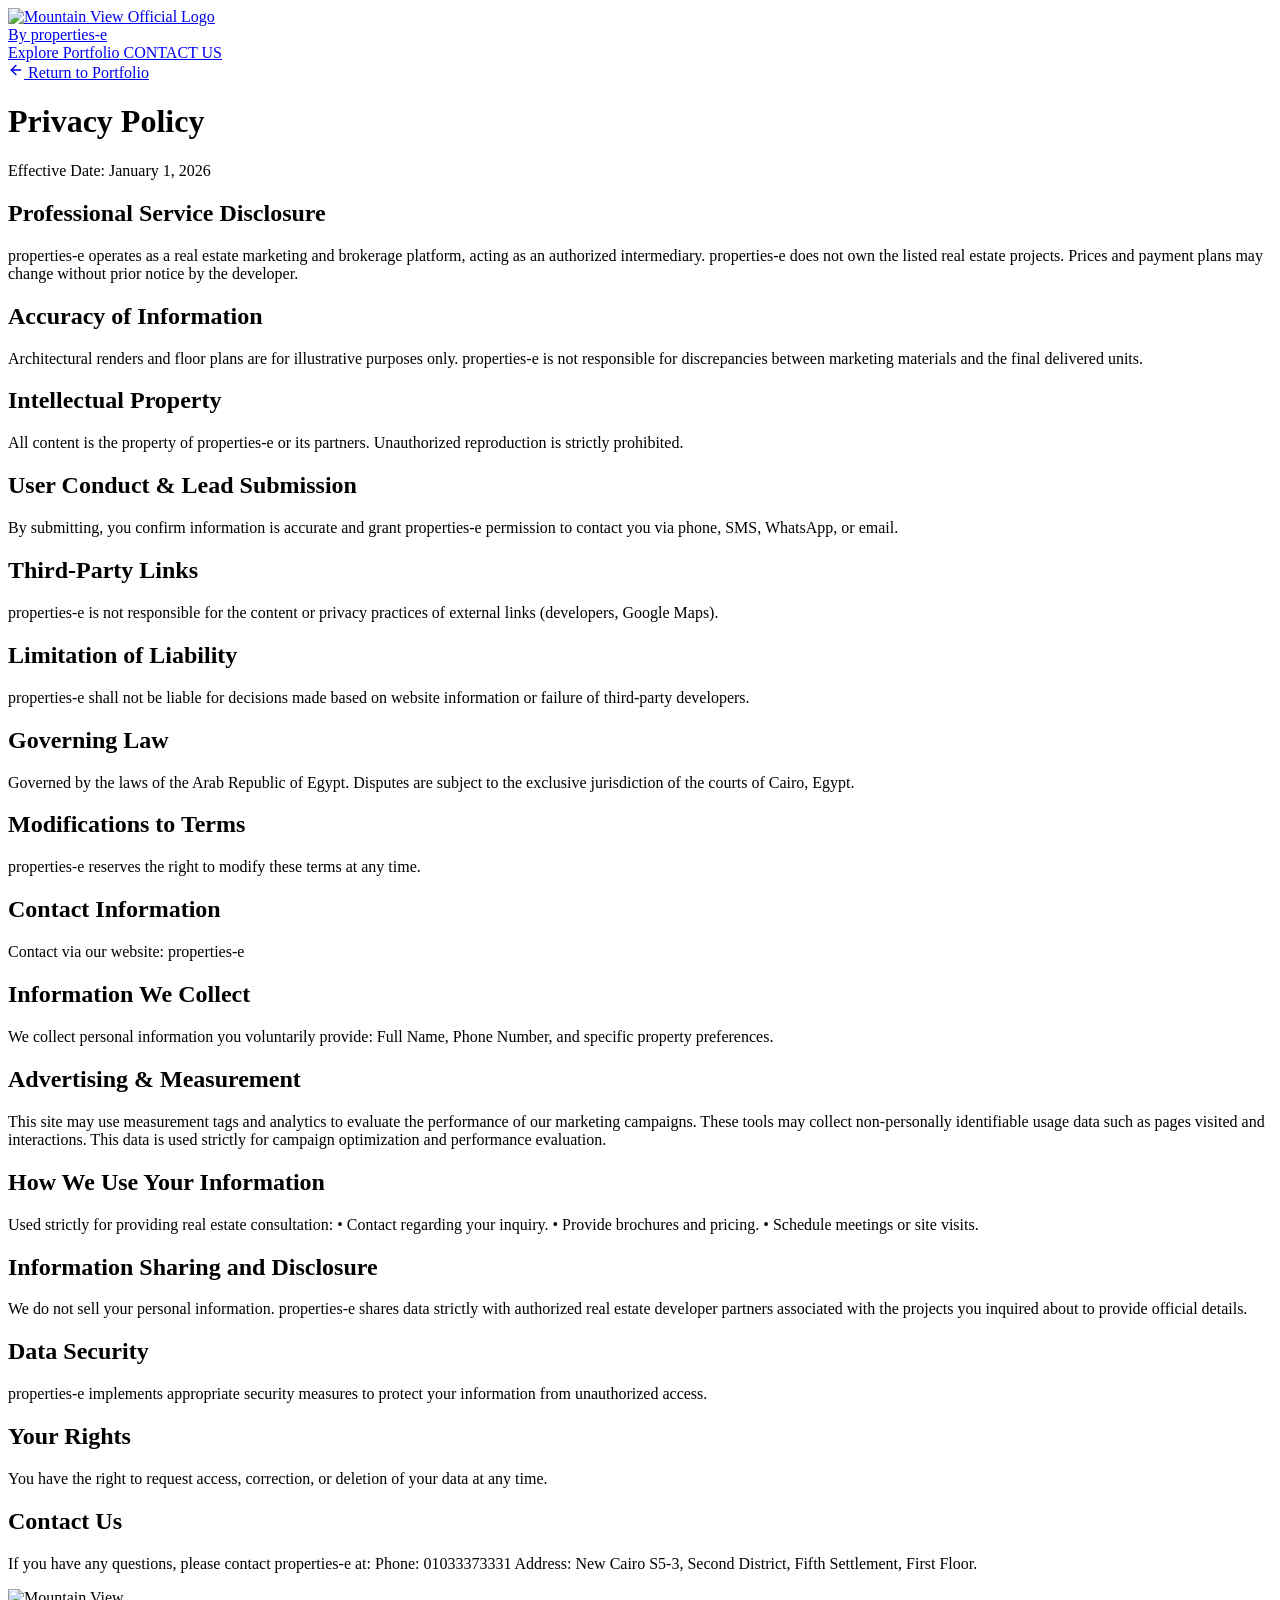
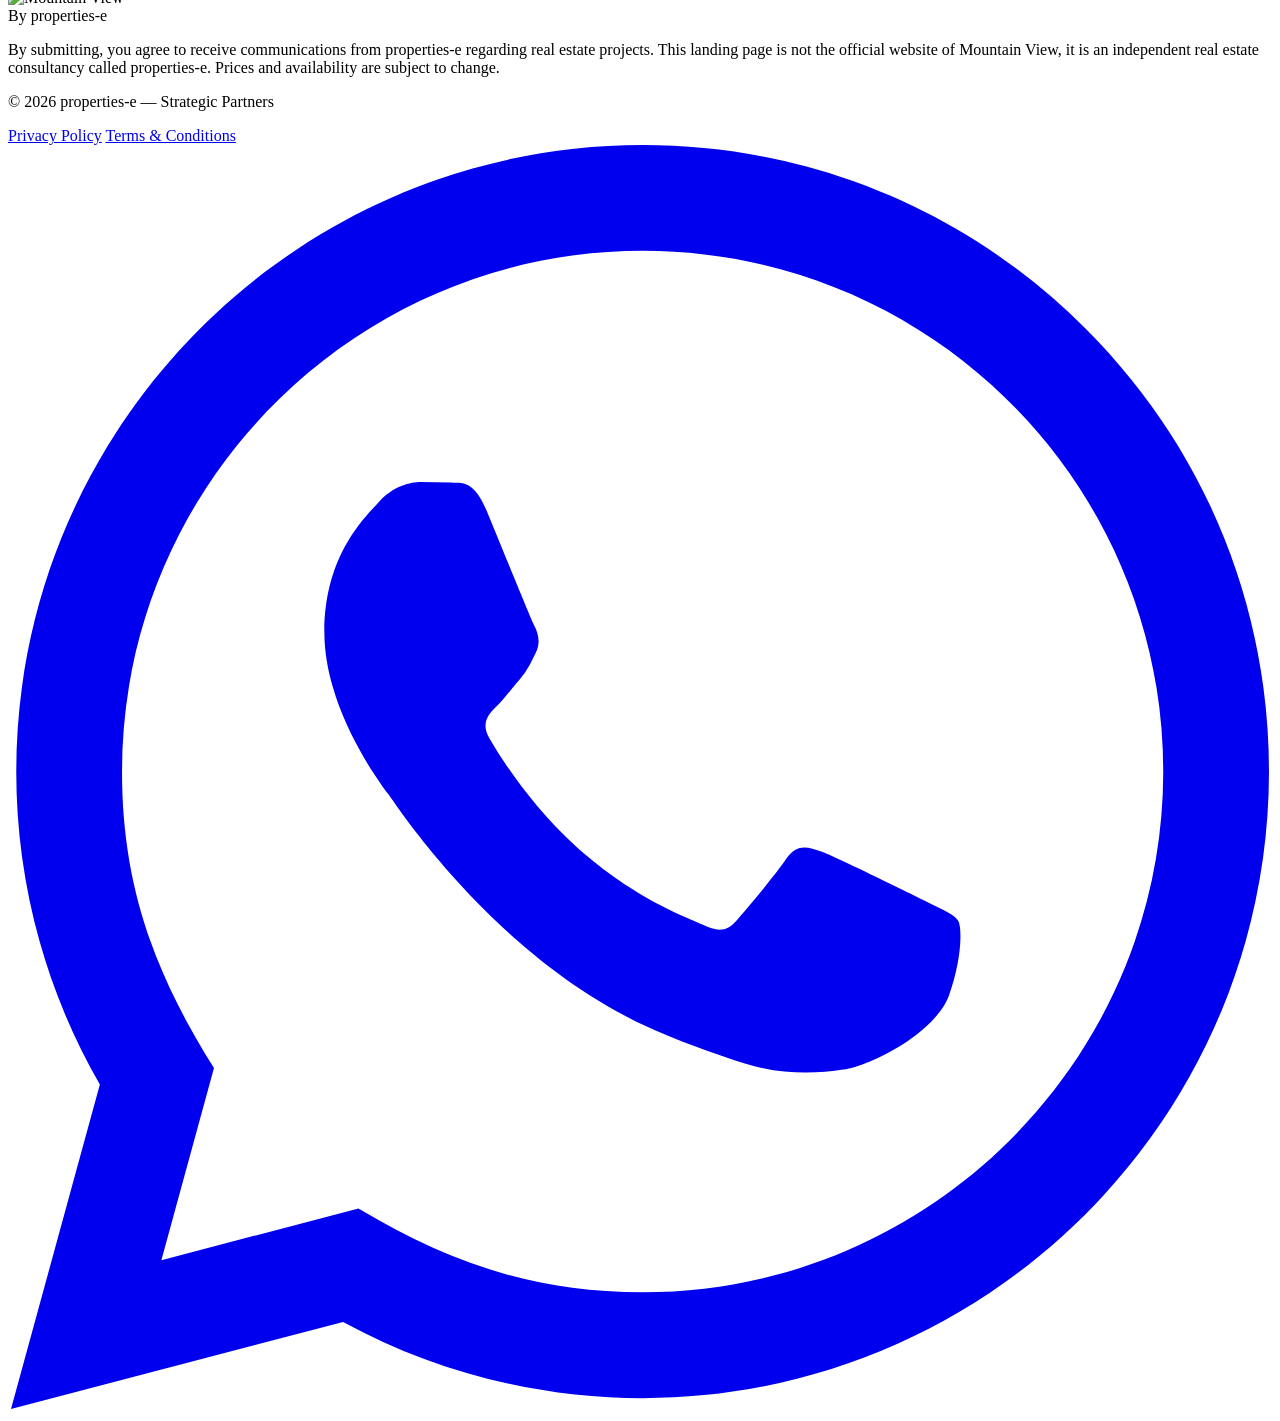
==== privacy-policy.html @ 2092c545 "Add privacy-policy.html for Mountain View Luxury Landing Page" ====
<!DOCTYPE html>
<html lang="en">
<head>
  <!-- Google tag (gtag.js) -->
  <script async src="https://www.googletagmanager.com/gtag/js?id=G-C8G81VEPNH"></script>
  <script>
    window.dataLayer = window.dataLayer || [];
    function gtag(){dataLayer.push(arguments);}
    gtag('js', new Date());

    gtag('config', 'G-C8G81VEPNH');
    gtag('config', 'AW-18462270869');
  </script>

  <!-- Event snippet for Mountain View conversion page -->
  <script>
  function gtag_report_conversion(url) {
    var callback = function () {
      if (typeof(url) != 'undefined' && url) {
        window.location = url;
      }
    };
    if (typeof gtag === 'function') {
      gtag('event', 'conversion', {
          'send_to': 'AW-18462270869/Ka2mCPrmtoIdEJXLv-NE',
          'value': 1.0,
          'currency': 'EGP',
          'event_callback': callback
      });
    } else {
      callback();
    }
    return false;
  }
  </script>

  <meta charset="utf-8" />
  <meta name="viewport" content="width=device-width, initial-scale=1.0" />
  <title>Privacy Policy | properties-e</title>
  <meta name="description" content="Privacy Policy for properties-e real estate marketing and consultancy services." />
  
  <link rel="icon" type="image/png" href="images/favicon.png" />
  
  <!-- Google Fonts: Cinzel, Playfair Display & Plus Jakarta Sans -->
  <link rel="preconnect" href="https://fonts.googleapis.com" />
  <link rel="preconnect" href="https://fonts.gstatic.com" crossorigin />
  <link href="https://fonts.googleapis.com/css2?family=Cinzel:wght@400;500;600;700&family=Playfair+Display:ital,wght@0,400;0,500;0,600;1,400&family=Plus+Jakarta+Sans:wght@300;400;500;600;700&display=swap" rel="stylesheet" />
  
  <link rel="stylesheet" href="css/style.css" />
</head>
<body>

  <!-- Site Header -->
  <header class="site-header">
    <div class="header-container">
      <a href="index.html" class="brand-wrapper" aria-label="Mountain View by properties-e">
        <div class="master-logo">
          <img src="images/mountain-view-logo.png" alt="Mountain View Official Logo" width="475" height="392" />
        </div>
        <div class="brand-subtext">By properties-e</div>
      </a>
      
      <div class="header-actions">
        <a href="index.html#collection" class="explore-nav-btn">
          <span>Explore Portfolio</span>
        </a>
        <a href="https://wa.me/201033373331?text=Hello%20properties-e%2C%20I%20have%20a%20question%20regarding%20privacy%20policy" target="_blank" rel="noreferrer" class="header-wa-btn">
          <span>CONTACT US</span>
        </a>
      </div>
    </div>
  </header>

  <!-- Legal Main Content -->
  <main class="legal-main">
    <div class="legal-container">
      
      <a href="index.html" class="legal-back-btn">
        <svg xmlns="http://www.w3.org/2000/svg" width="16" height="16" viewBox="0 0 24 24" fill="none" stroke="currentColor" stroke-width="2" stroke-linecap="round" stroke-linejoin="round">
          <path d="m12 19-7-7 7-7"></path>
          <path d="M19 12H5"></path>
        </svg>
        Return to Portfolio
      </a>

      <header class="legal-header">
        <h1 class="legal-title">Privacy Policy</h1>
        <p class="legal-date">Effective Date: January 1, 2026</p>
      </header>

      <div class="legal-content">
        <section class="legal-section">
          <h2 class="legal-section-title">Professional Service Disclosure</h2>
          <p class="legal-body">properties-e operates as a real estate marketing and brokerage platform, acting as an authorized intermediary. properties-e does not own the listed real estate projects. Prices and payment plans may change without prior notice by the developer.</p>
        </section>

        <section class="legal-section">
          <h2 class="legal-section-title">Accuracy of Information</h2>
          <p class="legal-body">Architectural renders and floor plans are for illustrative purposes only. properties-e is not responsible for discrepancies between marketing materials and the final delivered units.</p>
        </section>

        <section class="legal-section">
          <h2 class="legal-section-title">Intellectual Property</h2>
          <p class="legal-body">All content is the property of properties-e or its partners. Unauthorized reproduction is strictly prohibited.</p>
        </section>

        <section class="legal-section">
          <h2 class="legal-section-title">User Conduct &amp; Lead Submission</h2>
          <p class="legal-body">By submitting, you confirm information is accurate and grant properties-e permission to contact you via phone, SMS, WhatsApp, or email.</p>
        </section>

        <section class="legal-section">
          <h2 class="legal-section-title">Third-Party Links</h2>
          <p class="legal-body">properties-e is not responsible for the content or privacy practices of external links (developers, Google Maps).</p>
        </section>

        <section class="legal-section">
          <h2 class="legal-section-title">Limitation of Liability</h2>
          <p class="legal-body">properties-e shall not be liable for decisions made based on website information or failure of third-party developers.</p>
        </section>

        <section class="legal-section">
          <h2 class="legal-section-title">Governing Law</h2>
          <p class="legal-body">Governed by the laws of the Arab Republic of Egypt. Disputes are subject to the exclusive jurisdiction of the courts of Cairo, Egypt.</p>
        </section>

        <section class="legal-section">
          <h2 class="legal-section-title">Modifications to Terms</h2>
          <p class="legal-body">properties-e reserves the right to modify these terms at any time.</p>
        </section>

        <section class="legal-section">
          <h2 class="legal-section-title">Contact Information</h2>
          <p class="legal-body">Contact via our website: properties-e</p>
        </section>

        <section class="legal-section">
          <h2 class="legal-section-title">Information We Collect</h2>
          <p class="legal-body">We collect personal information you voluntarily provide: Full Name, Phone Number, and specific property preferences.</p>
        </section>

        <section class="legal-section">
          <h2 class="legal-section-title">Advertising &amp; Measurement</h2>
          <p class="legal-body">This site may use measurement tags and analytics to evaluate the performance of our marketing campaigns. These tools may collect non-personally identifiable usage data such as pages visited and interactions. This data is used strictly for campaign optimization and performance evaluation.</p>
        </section>

        <section class="legal-section">
          <h2 class="legal-section-title">How We Use Your Information</h2>
          <p class="legal-body">Used strictly for providing real estate consultation:
• Contact regarding your inquiry.
• Provide brochures and pricing.
• Schedule meetings or site visits.</p>
        </section>

        <section class="legal-section">
          <h2 class="legal-section-title">Information Sharing and Disclosure</h2>
          <p class="legal-body">We do not sell your personal information. properties-e shares data strictly with authorized real estate developer partners associated with the projects you inquired about to provide official details.</p>
        </section>

        <section class="legal-section">
          <h2 class="legal-section-title">Data Security</h2>
          <p class="legal-body">properties-e implements appropriate security measures to protect your information from unauthorized access.</p>
        </section>

        <section class="legal-section">
          <h2 class="legal-section-title">Your Rights</h2>
          <p class="legal-body">You have the right to request access, correction, or deletion of your data at any time.</p>
        </section>

        <section class="legal-section">
          <h2 class="legal-section-title">Contact Us</h2>
          <p class="legal-body">If you have any questions, please contact properties-e at:

Phone: 01033373331
Address: New Cairo S5-3, Second District, Fifth Settlement, First Floor.</p>
        </section>
      </div>

    </div>
  </main>

  <!-- Site Footer -->
  <footer class="site-footer">
    <div class="footer-container">
      <div class="footer-brand" aria-label="Mountain View by properties-e">
        <div class="footer-logo">
          <img src="images/mountain-view-logo.png" alt="Mountain View" width="475" height="392" />
        </div>
        <div class="footer-subtext">By properties-e</div>
      </div>
      
      <p class="footer-disclaimer">
        By submitting, you agree to receive communications from properties-e regarding real estate projects. This landing page is not the official website of Mountain View, it is an independent real estate consultancy called properties-e. Prices and availability are subject to change.
      </p>
      
      <p class="footer-copyright">
        &copy; 2026 properties-e &mdash; Strategic Partners
      </p>
      
      <nav class="footer-nav" aria-label="Legal Navigation">
        <a href="privacy-policy.html">Privacy Policy</a>
        <a href="terms-conditions.html">Terms &amp; Conditions</a>
      </nav>
    </div>
  </footer>

  <!-- Floating WhatsApp Quick Button -->
  <a href="https://wa.me/201033373331?text=I%20have%20a%20question%20regarding%20Mountain%20View%20properties" target="_blank" rel="noreferrer" class="floating-whatsapp" aria-label="Contact properties-e on WhatsApp">
    <svg xmlns="http://www.w3.org/2000/svg" viewBox="0 0 24 24" fill="currentColor">
      <path d="M.057 24l1.687-6.163c-1.041-1.804-1.588-3.849-1.587-5.946.003-6.556 5.338-11.891 11.893-11.891 3.181.001 6.167 1.24 8.413 3.488 2.245 2.248 3.481 5.236 3.48 8.414-.003 6.557-5.338 11.892-11.893 11.892-1.99-.001-3.951-.5-5.688-1.448l-6.305 1.654zm6.597-3.807c1.676.995 3.276 1.591 5.392 1.592 5.448 0 9.886-4.434 9.889-9.885.002-5.462-4.415-9.89-9.881-9.892-5.452 0-9.887 4.434-9.889 9.884-.001 2.225.651 3.891 1.746 5.634l-.999 3.648 3.742-.981zm11.387-5.464c-.074-.124-.272-.198-.57-.347-.297-.149-1.758-.868-2.031-.967-.272-.099-.47-.149-.669.149-.198.297-.768.967-.941 1.165-.173.198-.347.223-.644.074-.297-.149-1.255-.462-2.39-1.475-.883-.788-1.48-1.761-1.653-2.059-.173-.297-.018-.458.13-.606.134-.133.297-.347.446-.521.151-.172.2-.296.3-.495.099-.198.05-.372-.025-.521-.075-.148-.669-1.611-.916-2.206-.242-.579-.487-.501-.669-.51l-.57-.01c-.198 0-.52.074-.792.372s-1.04 1.016-1.04 2.479 1.065 2.876 1.213 3.074c.149.198 2.095 3.2 5.076 4.487.709.306 1.263.489 1.694.626.712.226 1.36.194 1.872.118.571-.085 1.758-.719 2.006-1.413.248-.695.248-1.29.173-1.414z"/>
    </svg>
  </a>

</body>
</html>
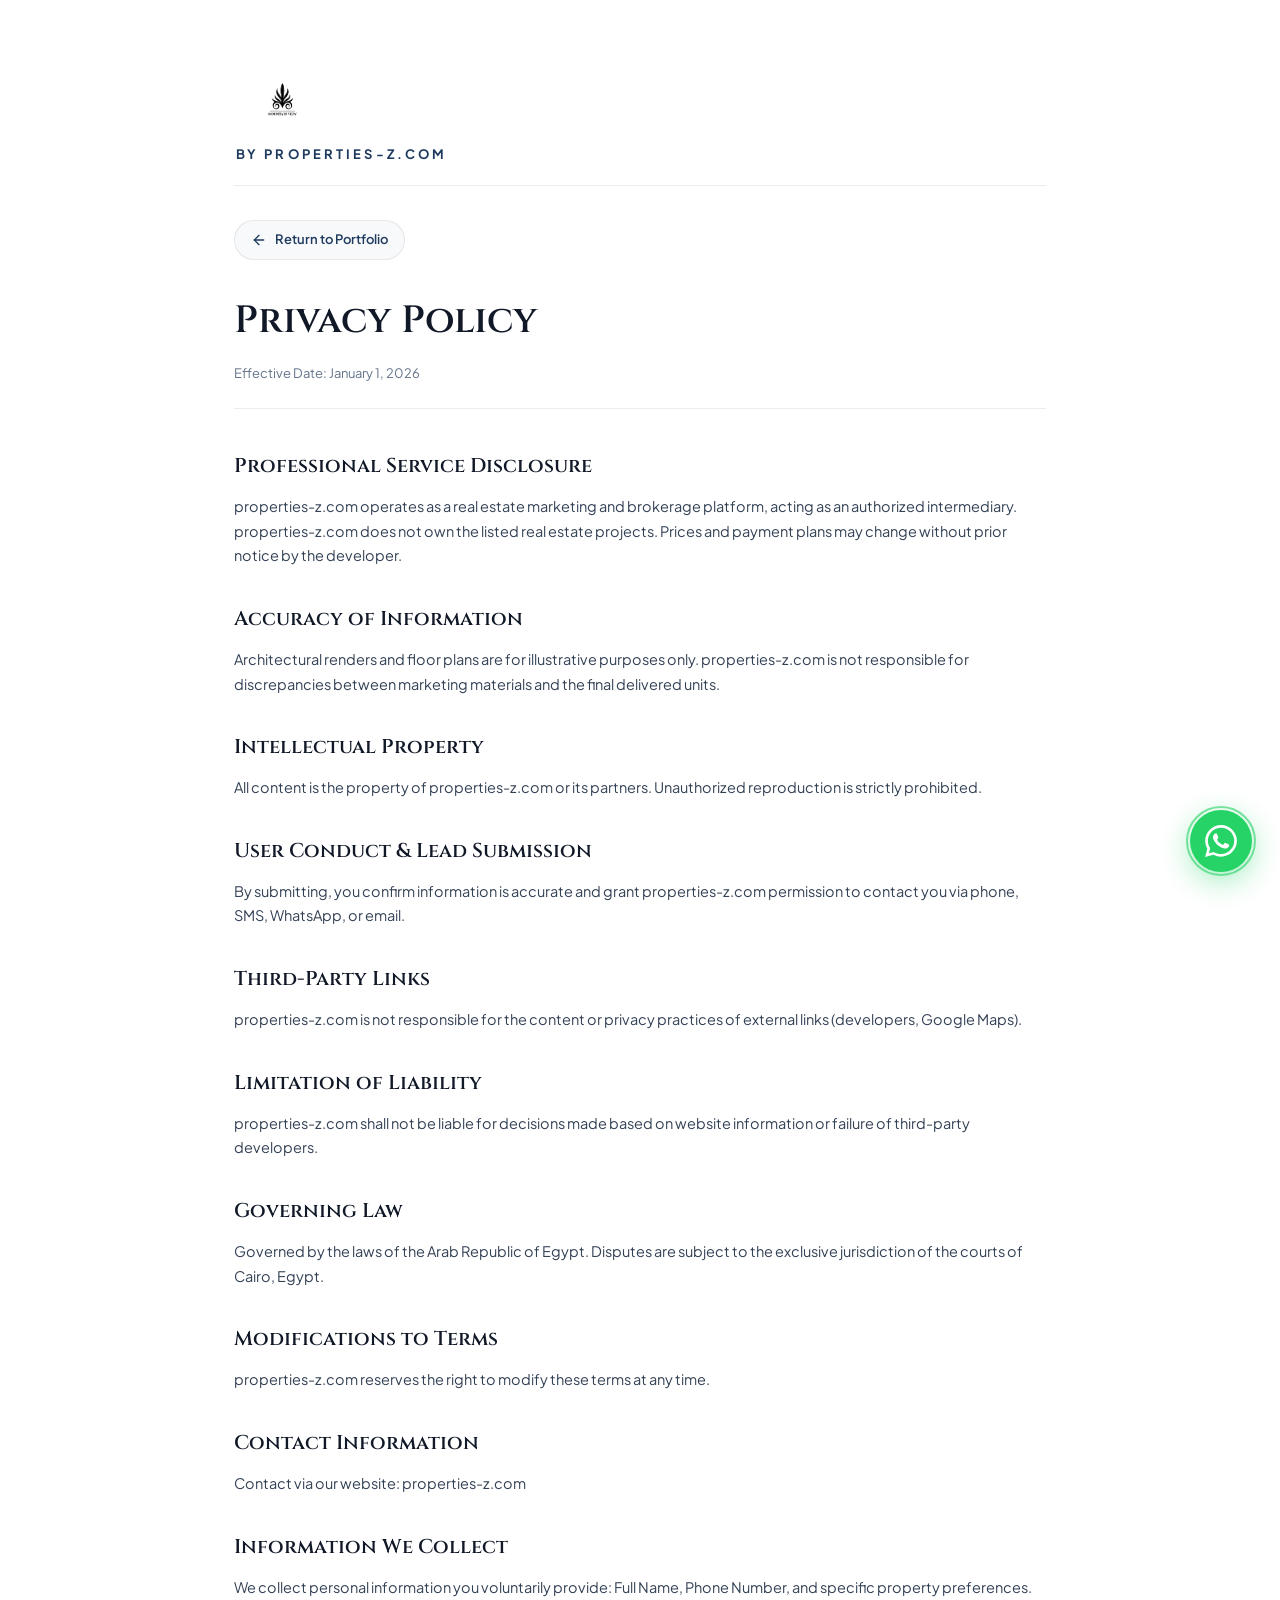
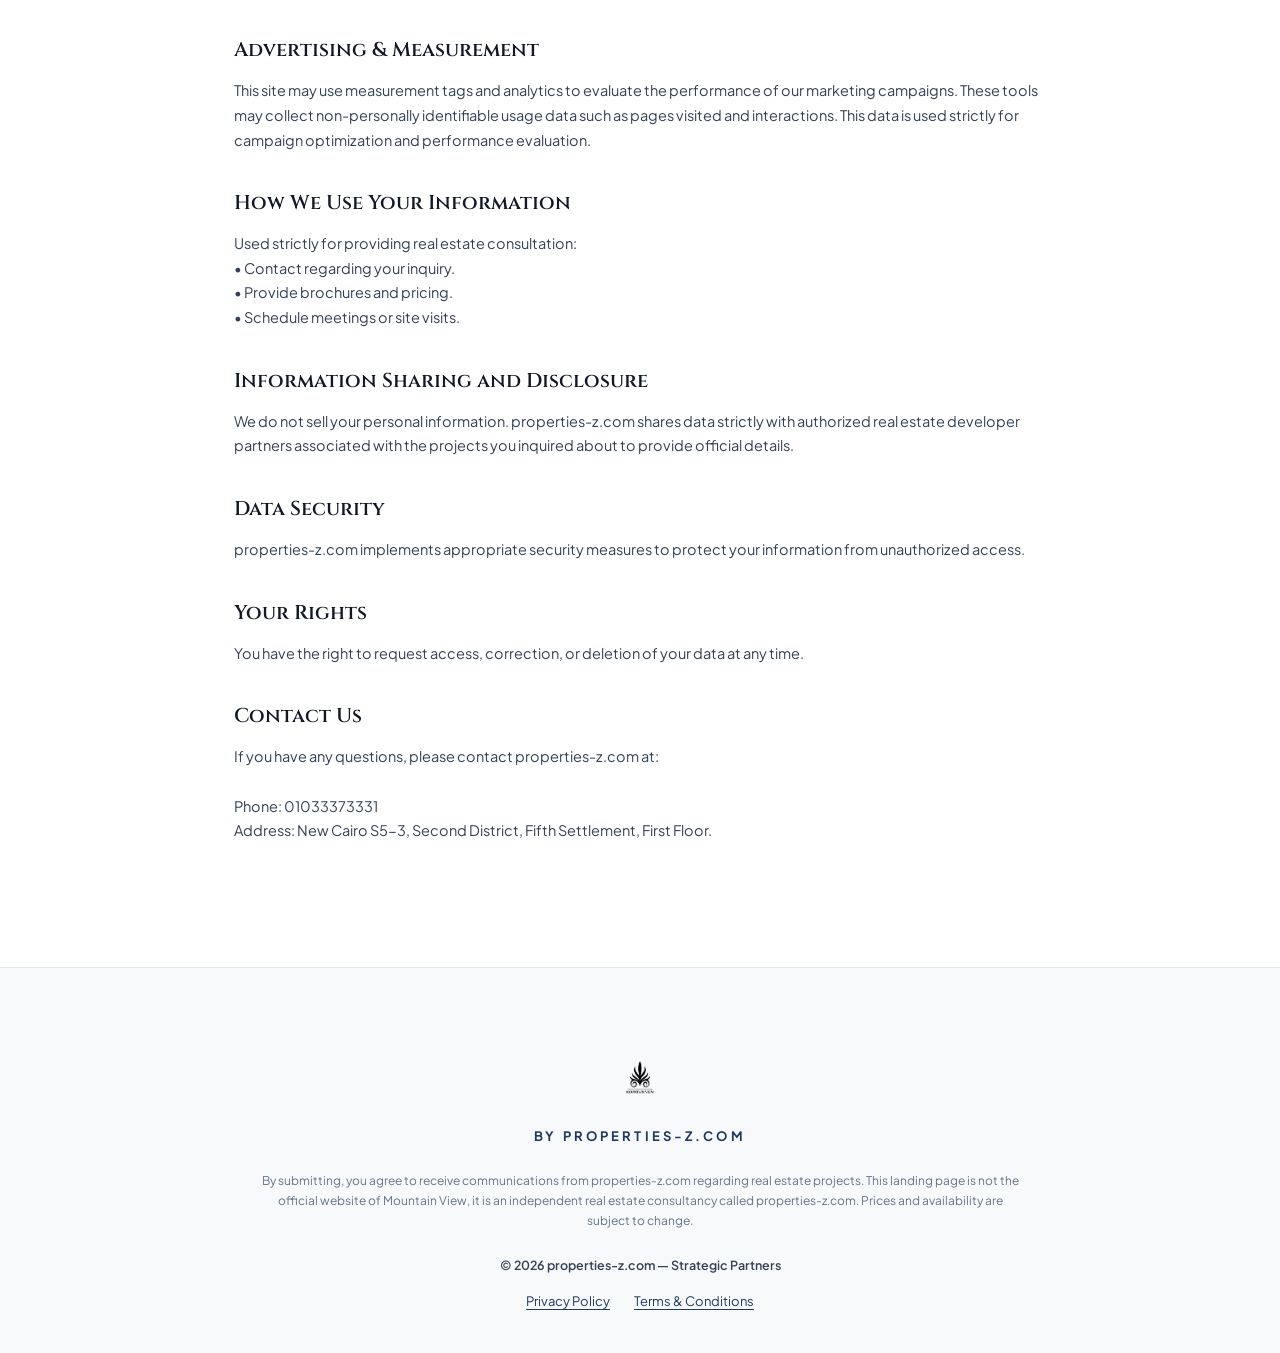
==== commit 2e33f58e: "Rebrand to properties-z.com: prominent logo sizing, remove sticky navbar, separate Ready to Move & F" ====
--- a/privacy-policy.html
+++ b/privacy-policy.html
@@ -36,8 +36,8 @@
 
   <meta charset="utf-8" />
   <meta name="viewport" content="width=device-width, initial-scale=1.0" />
-  <title>Privacy Policy | properties-e</title>
-  <meta name="description" content="Privacy Policy for properties-e real estate marketing and consultancy services." />
+  <title>Privacy Policy | properties-z.com</title>
+  <meta name="description" content="Privacy Policy for properties-z.com real estate marketing and consultancy services." />
   
   <link rel="icon" type="image/png" href="images/favicon.png" />
   
@@ -50,31 +50,19 @@
 </head>
 <body>
 
-  <!-- Site Header -->
-  <header class="site-header">
-    <div class="header-container">
-      <a href="index.html" class="brand-wrapper" aria-label="Mountain View by properties-e">
-        <div class="master-logo">
-          <img src="images/mountain-view-logo.png" alt="Mountain View Official Logo" width="475" height="392" />
-        </div>
-        <div class="brand-subtext">By properties-e</div>
-      </a>
-      
-      <div class="header-actions">
-        <a href="index.html#collection" class="explore-nav-btn">
-          <span>Explore Portfolio</span>
-        </a>
-        <a href="https://wa.me/201033373331?text=Hello%20properties-e%2C%20I%20have%20a%20question%20regarding%20privacy%20policy" target="_blank" rel="noreferrer" class="header-wa-btn">
-          <span>CONTACT US</span>
+  <!-- Legal Main Content (Top Sticky Header Removed) -->
+  <main class="legal-main">
+    <div class="legal-container">
+      
+      <div class="legal-brand-masthead">
+        <a href="index.html" class="brand-wrapper" aria-label="Mountain View by properties-z.com">
+          <div class="master-logo">
+            <img src="images/mountain-view-logo.png" alt="Mountain View Official Logo" width="475" height="392" style="max-height: 80px; width: auto; object-fit: contain;" />
+          </div>
+          <div class="brand-subtext">By properties-z.com</div>
         </a>
       </div>
-    </div>
-  </header>
-
-  <!-- Legal Main Content -->
-  <main class="legal-main">
-    <div class="legal-container">
-      
+
       <a href="index.html" class="legal-back-btn">
         <svg xmlns="http://www.w3.org/2000/svg" width="16" height="16" viewBox="0 0 24 24" fill="none" stroke="currentColor" stroke-width="2" stroke-linecap="round" stroke-linejoin="round">
           <path d="m12 19-7-7 7-7"></path>
@@ -91,32 +79,32 @@
       <div class="legal-content">
         <section class="legal-section">
           <h2 class="legal-section-title">Professional Service Disclosure</h2>
-          <p class="legal-body">properties-e operates as a real estate marketing and brokerage platform, acting as an authorized intermediary. properties-e does not own the listed real estate projects. Prices and payment plans may change without prior notice by the developer.</p>
+          <p class="legal-body">properties-z.com operates as a real estate marketing and brokerage platform, acting as an authorized intermediary. properties-z.com does not own the listed real estate projects. Prices and payment plans may change without prior notice by the developer.</p>
         </section>
 
         <section class="legal-section">
           <h2 class="legal-section-title">Accuracy of Information</h2>
-          <p class="legal-body">Architectural renders and floor plans are for illustrative purposes only. properties-e is not responsible for discrepancies between marketing materials and the final delivered units.</p>
+          <p class="legal-body">Architectural renders and floor plans are for illustrative purposes only. properties-z.com is not responsible for discrepancies between marketing materials and the final delivered units.</p>
         </section>
 
         <section class="legal-section">
           <h2 class="legal-section-title">Intellectual Property</h2>
-          <p class="legal-body">All content is the property of properties-e or its partners. Unauthorized reproduction is strictly prohibited.</p>
+          <p class="legal-body">All content is the property of properties-z.com or its partners. Unauthorized reproduction is strictly prohibited.</p>
         </section>
 
         <section class="legal-section">
           <h2 class="legal-section-title">User Conduct &amp; Lead Submission</h2>
-          <p class="legal-body">By submitting, you confirm information is accurate and grant properties-e permission to contact you via phone, SMS, WhatsApp, or email.</p>
+          <p class="legal-body">By submitting, you confirm information is accurate and grant properties-z.com permission to contact you via phone, SMS, WhatsApp, or email.</p>
         </section>
 
         <section class="legal-section">
           <h2 class="legal-section-title">Third-Party Links</h2>
-          <p class="legal-body">properties-e is not responsible for the content or privacy practices of external links (developers, Google Maps).</p>
+          <p class="legal-body">properties-z.com is not responsible for the content or privacy practices of external links (developers, Google Maps).</p>
         </section>
 
         <section class="legal-section">
           <h2 class="legal-section-title">Limitation of Liability</h2>
-          <p class="legal-body">properties-e shall not be liable for decisions made based on website information or failure of third-party developers.</p>
+          <p class="legal-body">properties-z.com shall not be liable for decisions made based on website information or failure of third-party developers.</p>
         </section>
 
         <section class="legal-section">
@@ -126,12 +114,12 @@
 
         <section class="legal-section">
           <h2 class="legal-section-title">Modifications to Terms</h2>
-          <p class="legal-body">properties-e reserves the right to modify these terms at any time.</p>
+          <p class="legal-body">properties-z.com reserves the right to modify these terms at any time.</p>
         </section>
 
         <section class="legal-section">
           <h2 class="legal-section-title">Contact Information</h2>
-          <p class="legal-body">Contact via our website: properties-e</p>
+          <p class="legal-body">Contact via our website: <a href="https://properties-z.com" target="_blank" rel="noopener">properties-z.com</a></p>
         </section>
 
         <section class="legal-section">
@@ -154,12 +142,12 @@
 
         <section class="legal-section">
           <h2 class="legal-section-title">Information Sharing and Disclosure</h2>
-          <p class="legal-body">We do not sell your personal information. properties-e shares data strictly with authorized real estate developer partners associated with the projects you inquired about to provide official details.</p>
+          <p class="legal-body">We do not sell your personal information. properties-z.com shares data strictly with authorized real estate developer partners associated with the projects you inquired about to provide official details.</p>
         </section>
 
         <section class="legal-section">
           <h2 class="legal-section-title">Data Security</h2>
-          <p class="legal-body">properties-e implements appropriate security measures to protect your information from unauthorized access.</p>
+          <p class="legal-body">properties-z.com implements appropriate security measures to protect your information from unauthorized access.</p>
         </section>
 
         <section class="legal-section">
@@ -169,7 +157,7 @@
 
         <section class="legal-section">
           <h2 class="legal-section-title">Contact Us</h2>
-          <p class="legal-body">If you have any questions, please contact properties-e at:
+          <p class="legal-body">If you have any questions, please contact properties-z.com at:
 
 Phone: 01033373331
 Address: New Cairo S5-3, Second District, Fifth Settlement, First Floor.</p>
@@ -182,19 +170,19 @@
   <!-- Site Footer -->
   <footer class="site-footer">
     <div class="footer-container">
-      <div class="footer-brand" aria-label="Mountain View by properties-e">
+      <div class="footer-brand" aria-label="Mountain View by properties-z.com">
         <div class="footer-logo">
-          <img src="images/mountain-view-logo.png" alt="Mountain View" width="475" height="392" />
+          <img src="images/mountain-view-logo.png" alt="Mountain View Official Logo" width="475" height="392" style="max-height: 80px; width: auto; object-fit: contain;" />
         </div>
-        <div class="footer-subtext">By properties-e</div>
+        <div class="footer-subtext">By properties-z.com</div>
       </div>
       
       <p class="footer-disclaimer">
-        By submitting, you agree to receive communications from properties-e regarding real estate projects. This landing page is not the official website of Mountain View, it is an independent real estate consultancy called properties-e. Prices and availability are subject to change.
+        By submitting, you agree to receive communications from properties-z.com regarding real estate projects. This landing page is not the official website of Mountain View, it is an independent real estate consultancy called properties-z.com. Prices and availability are subject to change.
       </p>
       
       <p class="footer-copyright">
-        &copy; 2026 properties-e &mdash; Strategic Partners
+        &copy; 2026 properties-z.com &mdash; Strategic Partners
       </p>
       
       <nav class="footer-nav" aria-label="Legal Navigation">
@@ -205,7 +193,7 @@
   </footer>
 
   <!-- Floating WhatsApp Quick Button -->
-  <a href="https://wa.me/201033373331?text=I%20have%20a%20question%20regarding%20Mountain%20View%20properties" target="_blank" rel="noreferrer" class="floating-whatsapp" aria-label="Contact properties-e on WhatsApp">
+  <a href="https://wa.me/201033373331?text=I%20have%20a%20question%20regarding%20Mountain%20View%20residences" target="_blank" rel="noreferrer" class="floating-whatsapp" aria-label="Contact properties-z.com on WhatsApp">
     <svg xmlns="http://www.w3.org/2000/svg" viewBox="0 0 24 24" fill="currentColor">
       <path d="M.057 24l1.687-6.163c-1.041-1.804-1.588-3.849-1.587-5.946.003-6.556 5.338-11.891 11.893-11.891 3.181.001 6.167 1.24 8.413 3.488 2.245 2.248 3.481 5.236 3.48 8.414-.003 6.557-5.338 11.892-11.893 11.892-1.99-.001-3.951-.5-5.688-1.448l-6.305 1.654zm6.597-3.807c1.676.995 3.276 1.591 5.392 1.592 5.448 0 9.886-4.434 9.889-9.885.002-5.462-4.415-9.89-9.881-9.892-5.452 0-9.887 4.434-9.889 9.884-.001 2.225.651 3.891 1.746 5.634l-.999 3.648 3.742-.981zm11.387-5.464c-.074-.124-.272-.198-.57-.347-.297-.149-1.758-.868-2.031-.967-.272-.099-.47-.149-.669.149-.198.297-.768.967-.941 1.165-.173.198-.347.223-.644.074-.297-.149-1.255-.462-2.39-1.475-.883-.788-1.48-1.761-1.653-2.059-.173-.297-.018-.458.13-.606.134-.133.297-.347.446-.521.151-.172.2-.296.3-.495.099-.198.05-.372-.025-.521-.075-.148-.669-1.611-.916-2.206-.242-.579-.487-.501-.669-.51l-.57-.01c-.198 0-.52.074-.792.372s-1.04 1.016-1.04 2.479 1.065 2.876 1.213 3.074c.149.198 2.095 3.2 5.076 4.487.709.306 1.263.489 1.694.626.712.226 1.36.194 1.872.118.571-.085 1.758-.719 2.006-1.413.248-.695.248-1.29.173-1.414z"/>
     </svg>
--- a/css/style.css
+++ b/css/style.css
@@ -0,0 +1,1751 @@
+/* ==========================================================================
+   Mountain View Luxury Portfolio - properties-z.com
+   Ultra-Luxurious Modern Editorial Layout & Architectural Design System
+   CRITICAL ZERO GOLD POLICY: Pure White, Alabaster, Aegean Slate Blue & Obsidian
+   ========================================================================== */
+
+:root {
+  /* Architectural Color System (Strict Zero-Gold Policy) */
+  --bg-pure: #ffffff;
+  --bg-alabaster: #fcfcfd;
+  --bg-surface: #f8f9fa;
+  --bg-subtle: #f0f2f5;
+  --bg-card-glass: rgba(255, 255, 255, 0.94);
+  --bg-card-glass-hover: rgba(255, 255, 255, 0.98);
+  --bg-card-dark: #111827;
+  
+  /* Text Contrast Hierarchy */
+  --text-primary: #111827;       /* Deep Obsidian / Charcoal */
+  --text-secondary: #334155;     /* Slate Neutral */
+  --text-muted: #64748b;         /* Cool Grey */
+  --text-light: #94a3b8;         /* Subdued Slate */
+  --text-inverse: #ffffff;       /* Pure White */
+  
+  /* Accent Colors */
+  --aegean-blue: #1e3a5f;        /* Deep Aegean Slate Blue */
+  --aegean-blue-light: #2c4c6e;  /* Lighter Aegean Blue */
+  --aegean-blue-subtle: #eef3f8; /* Soft Aegean Tint */
+  --aegean-blue-border: rgba(30, 58, 95, 0.16);
+  --charcoal-obsidian: #111827;  /* High-contrast structure */
+  
+  /* Vibrant WhatsApp Brand Green */
+  --wa-green: #25d366;
+  --wa-green-hover: #20ba59;
+  --wa-green-dark: #128c7e;
+  --wa-glow: rgba(37, 211, 102, 0.32);
+  
+  /* Delicate 1px Architectural Borders (Zero Gold) */
+  --border-delicate: rgba(17, 24, 39, 0.08);
+  --border-medium: rgba(17, 24, 39, 0.14);
+  --border-strong: rgba(17, 24, 39, 0.24);
+  --border-glass: rgba(255, 255, 255, 0.9);
+  
+  /* Ambient Architectural Shadows */
+  --shadow-ambient: 0 4px 20px -2px rgba(17, 24, 39, 0.05);
+  --shadow-card: 0 16px 40px -8px rgba(17, 24, 39, 0.08), 0 4px 12px -2px rgba(17, 24, 39, 0.03);
+  --shadow-card-hover: 0 24px 50px -12px rgba(17, 24, 39, 0.14), 0 8px 20px -4px rgba(17, 24, 39, 0.04);
+  --shadow-floating: 0 15px 40px -5px rgba(0, 0, 0, 0.18);
+
+  /* Typography */
+  --font-serif: 'Cinzel', 'Playfair Display', Georgia, serif;
+  --font-serif-sub: 'Playfair Display', 'Cormorant Garamond', Georgia, serif;
+  --font-sans: 'Plus Jakarta Sans', -apple-system, BlinkMacSystemFont, 'Segoe UI', Roboto, sans-serif;
+
+  /* Layout Spacing */
+  --container-max: 1320px;
+  --container-narrow: 1040px;
+  --radius-xs: 4px;
+  --radius-sm: 8px;
+  --radius-md: 14px;
+  --radius-lg: 20px;
+  --radius-full: 9999px;
+  
+  --transition-smooth: all 0.35s cubic-bezier(0.16, 1, 0.3, 1);
+  --transition-fast: all 0.2s ease;
+}
+
+/* ==========================================================================
+   Base & Reset
+   ========================================================================== */
+*, *::before, *::after {
+  box-sizing: border-box;
+  margin: 0;
+  padding: 0;
+}
+
+html {
+  scroll-behavior: smooth;
+  color-scheme: light;
+  -webkit-text-size-adjust: 100%;
+}
+
+body {
+  background-color: var(--bg-surface);
+  color: var(--text-primary);
+  font-family: var(--font-sans);
+  font-size: 15px;
+  line-height: 1.65;
+  -webkit-font-smoothing: antialiased;
+  -moz-osx-font-smoothing: grayscale;
+  overflow-x: hidden;
+  width: 100%;
+}
+
+img {
+  max-width: 100%;
+  height: auto;
+  display: block;
+}
+
+a {
+  color: inherit;
+  text-decoration: none;
+  transition: var(--transition-smooth);
+}
+
+button, input, select {
+  font-family: inherit;
+  font-size: inherit;
+}
+
+/* ==========================================================================
+   Mountain View Master Branding & Logo System (Prominent & Sharp)
+   ========================================================================== */
+.brand-wrapper {
+  display: inline-flex;
+  flex-direction: column;
+  align-items: flex-start;
+  text-decoration: none;
+  gap: 4px;
+}
+
+.master-logo {
+  display: flex;
+  align-items: center;
+  position: relative;
+  transition: transform 0.3s ease;
+}
+
+.master-logo:hover {
+  transform: scale(1.02);
+}
+
+.master-logo img {
+  height: 96px;
+  width: auto;
+  object-fit: contain;
+  mix-blend-mode: multiply;
+  filter: contrast(1.15) brightness(0.98);
+}
+
+.brand-subtext {
+  font-size: 13px;
+  font-weight: 700;
+  letter-spacing: 0.24em;
+  text-transform: uppercase;
+  color: var(--aegean-blue);
+  padding-left: 2px;
+}
+
+/* Hero Embedded Brand Masthead */
+.hero-brand-masthead {
+  display: inline-flex;
+  flex-direction: column;
+  align-items: flex-start;
+  margin-bottom: 28px;
+}
+
+.hero-brand-masthead .master-logo img {
+  height: 96px;
+  width: auto;
+  object-fit: contain;
+  mix-blend-mode: multiply;
+  filter: contrast(1.15) brightness(0.98);
+}
+
+.hero-brand-masthead .brand-subtext {
+  font-size: 13px;
+  font-weight: 700;
+  letter-spacing: 0.24em;
+  text-transform: uppercase;
+  color: var(--aegean-blue);
+  margin-top: 4px;
+  padding-left: 2px;
+}
+
+/* ==========================================================================
+   Hero Section Spotlight
+   ========================================================================== */
+.hero-section {
+  position: relative;
+  min-height: 100vh;
+  display: flex;
+  align-items: center;
+  overflow: hidden;
+  padding: 64px 0 88px;
+  background-color: var(--bg-pure);
+}
+
+.hero-backdrop {
+  position: absolute;
+  top: 0;
+  left: 0;
+  width: 100%;
+  height: 100%;
+  z-index: 1;
+}
+
+.hero-backdrop img {
+  width: 100%;
+  height: 100%;
+  object-fit: cover;
+  object-position: center;
+  filter: saturate(0.95) brightness(1.02);
+}
+
+/* Architectural Alabaster Light Gradient Overlay */
+.hero-overlay {
+  position: absolute;
+  top: 0;
+  left: 0;
+  width: 100%;
+  height: 100%;
+  z-index: 2;
+  background: linear-gradient(
+    90deg,
+    rgba(255, 255, 255, 0.98) 0%,
+    rgba(255, 255, 255, 0.95) 45%,
+    rgba(255, 255, 255, 0.78) 75%,
+    rgba(255, 255, 255, 0.52) 100%
+  );
+}
+
+.hero-content {
+  position: relative;
+  z-index: 3;
+  width: 100%;
+  max-width: var(--container-max);
+  margin: 0 auto;
+  padding: 0 32px;
+}
+
+.hero-grid {
+  display: grid;
+  grid-template-columns: 1.15fr 0.85fr;
+  gap: 56px;
+  align-items: center;
+}
+
+/* Hero Left Text Column */
+.hero-text-block {
+  max-width: 660px;
+}
+
+/* Exclusive Launch Badge - Aegean Blue Tinted */
+.badge-exclusive {
+  display: inline-flex;
+  align-items: center;
+  gap: 12px;
+  padding: 7px 18px;
+  background: var(--aegean-blue-subtle);
+  border: 1px solid var(--aegean-blue-border);
+  border-radius: var(--radius-full);
+  font-size: 12px;
+  font-weight: 700;
+  letter-spacing: 0.08em;
+  text-transform: uppercase;
+  color: var(--aegean-blue);
+  margin-bottom: 22px;
+}
+
+.badge-divider {
+  opacity: 0.4;
+}
+
+/* Tailored Editorial Serif Headline */
+.hero-title {
+  font-family: var(--font-serif);
+  font-size: clamp(34px, 4.2vw, 54px);
+  line-height: 1.14;
+  font-weight: 600;
+  letter-spacing: -0.02em;
+  color: var(--charcoal-obsidian);
+  margin-bottom: 22px;
+}
+
+.hero-title i {
+  font-family: var(--font-serif-sub);
+  font-style: italic;
+  font-weight: 400;
+  color: var(--aegean-blue);
+}
+
+.hero-desc {
+  font-size: 16px;
+  line-height: 1.7;
+  color: var(--text-secondary);
+  margin-bottom: 28px;
+  font-weight: 400;
+}
+
+/* Trust Chips */
+.trust-chips-row {
+  display: flex;
+  flex-wrap: wrap;
+  gap: 10px;
+  margin-bottom: 30px;
+}
+
+.trust-chip {
+  display: inline-flex;
+  align-items: center;
+  gap: 8px;
+  padding: 8px 16px;
+  background: rgba(255, 255, 255, 0.9);
+  backdrop-filter: blur(12px);
+  border: 1px solid var(--border-delicate);
+  border-radius: var(--radius-full);
+  font-size: 12.5px;
+  font-weight: 600;
+  color: var(--text-primary);
+  box-shadow: 0 2px 8px rgba(0, 0, 0, 0.02);
+}
+
+.trust-chip svg {
+  width: 15px;
+  height: 15px;
+  color: var(--aegean-blue);
+  flex-shrink: 0;
+}
+
+/* Quick Hero Stats */
+.hero-stats {
+  display: grid;
+  grid-template-columns: repeat(3, 1fr);
+  gap: 18px;
+  padding: 24px 0 28px;
+  border-top: 1px solid var(--border-delicate);
+}
+
+.stat-item {
+  display: flex;
+  flex-direction: column;
+  gap: 4px;
+}
+
+.stat-label {
+  font-size: 11.5px;
+  font-weight: 600;
+  text-transform: uppercase;
+  letter-spacing: 0.1em;
+  color: var(--text-muted);
+}
+
+.stat-value {
+  font-family: var(--font-sans);
+  font-size: 20px;
+  font-weight: 700;
+  color: var(--charcoal-obsidian);
+  letter-spacing: -0.01em;
+}
+
+/* Hero CTA Action Row (Solid Green WhatsApp & Explore) */
+.hero-cta-action {
+  display: flex;
+  align-items: center;
+  flex-wrap: wrap;
+  gap: 14px;
+  padding-top: 8px;
+}
+
+.btn-whatsapp-hero {
+  display: inline-flex;
+  align-items: center;
+  gap: 9px;
+  padding: 13px 26px;
+  border-radius: var(--radius-full);
+  background-color: var(--wa-green);
+  color: #ffffff;
+  font-size: 13px;
+  font-weight: 700;
+  letter-spacing: 0.06em;
+  text-transform: uppercase;
+  box-shadow: 0 4px 18px var(--wa-glow);
+  transition: var(--transition-smooth);
+}
+
+.btn-whatsapp-hero:hover {
+  background-color: var(--wa-green-hover);
+  color: #ffffff;
+  transform: translateY(-2px);
+  box-shadow: 0 8px 24px var(--wa-glow);
+}
+
+.btn-explore-hero {
+  display: inline-flex;
+  align-items: center;
+  gap: 8px;
+  padding: 12px 22px;
+  border-radius: var(--radius-full);
+  background: var(--bg-surface);
+  border: 1px solid var(--border-medium);
+  font-size: 13px;
+  font-weight: 600;
+  color: var(--text-primary);
+  transition: var(--transition-smooth);
+}
+
+.btn-explore-hero:hover {
+  background: var(--charcoal-obsidian);
+  color: #ffffff;
+  border-color: var(--charcoal-obsidian);
+  transform: translateY(-2px);
+}
+
+/* ==========================================================================
+   Hero Form Module (Frosted Glassmorphism)
+   ========================================================================== */
+.hero-form-wrapper {
+  position: relative;
+}
+
+.lead-card {
+  background: var(--bg-card-glass);
+  backdrop-filter: blur(28px);
+  -webkit-backdrop-filter: blur(28px);
+  border: 1px solid var(--border-glass);
+  border-radius: var(--radius-lg);
+  padding: 38px 34px;
+  box-shadow: var(--shadow-card);
+  transition: var(--transition-smooth);
+}
+
+.lead-card.highlight-form {
+  border-color: var(--aegean-blue);
+  box-shadow: 0 0 0 4px rgba(30, 58, 95, 0.15), var(--shadow-card-hover);
+}
+
+.lead-form-header {
+  margin-bottom: 24px;
+  padding-bottom: 18px;
+  border-bottom: 1px solid var(--border-delicate);
+}
+
+.lead-form-badge {
+  font-size: 11px;
+  font-weight: 700;
+  letter-spacing: 0.18em;
+  text-transform: uppercase;
+  color: var(--aegean-blue);
+  display: block;
+  margin-bottom: 6px;
+}
+
+.lead-form-title {
+  font-family: var(--font-serif);
+  font-size: 24px;
+  font-weight: 600;
+  color: var(--charcoal-obsidian);
+  letter-spacing: -0.01em;
+}
+
+.form-group {
+  margin-bottom: 20px;
+}
+
+.form-label {
+  display: block;
+  font-size: 12.5px;
+  font-weight: 600;
+  letter-spacing: 0.04em;
+  color: var(--text-primary);
+  margin-bottom: 7px;
+}
+
+.input-wrapper {
+  position: relative;
+}
+
+.form-input {
+  width: 100%;
+  padding: 13px 18px;
+  background: #ffffff;
+  border: 1px solid var(--border-medium);
+  border-radius: var(--radius-sm);
+  color: var(--text-primary);
+  font-size: 14px;
+  font-weight: 500;
+  outline: none;
+  transition: var(--transition-fast);
+}
+
+.form-input:focus {
+  border-color: var(--aegean-blue);
+  box-shadow: 0 0 0 3px rgba(30, 58, 95, 0.1);
+}
+
+.phone-input-row {
+  display: flex;
+  gap: 8px;
+}
+
+.country-select {
+  flex: 0 0 135px;
+  padding: 13px 12px;
+  background: #ffffff;
+  border: 1px solid var(--border-medium);
+  border-radius: var(--radius-sm);
+  color: var(--text-primary);
+  font-size: 13.5px;
+  font-weight: 600;
+  outline: none;
+  cursor: pointer;
+  transition: var(--transition-fast);
+}
+
+.country-select:focus {
+  border-color: var(--aegean-blue);
+  box-shadow: 0 0 0 3px rgba(30, 58, 95, 0.1);
+}
+
+.phone-number-input {
+  flex: 1;
+  padding: 13px 18px;
+  background: #ffffff;
+  border: 1px solid var(--border-medium);
+  border-radius: var(--radius-sm);
+  color: var(--text-primary);
+  font-size: 14px;
+  font-weight: 500;
+  outline: none;
+  transition: var(--transition-fast);
+}
+
+.phone-number-input:focus {
+  border-color: var(--aegean-blue);
+  box-shadow: 0 0 0 3px rgba(30, 58, 95, 0.1);
+}
+
+/* Submit Button - Obsidian Charcoal / Aegean Blue High Contrast */
+.btn-submit {
+  width: 100%;
+  display: flex;
+  align-items: center;
+  justify-content: center;
+  gap: 10px;
+  padding: 15px 24px;
+  background-color: var(--charcoal-obsidian);
+  color: var(--text-inverse);
+  border: none;
+  border-radius: var(--radius-sm);
+  font-size: 14px;
+  font-weight: 700;
+  letter-spacing: 0.06em;
+  text-transform: uppercase;
+  cursor: pointer;
+  transition: var(--transition-smooth);
+  position: relative;
+  overflow: hidden;
+  margin-top: 10px;
+}
+
+.btn-submit:hover {
+  background-color: var(--aegean-blue);
+  transform: translateY(-1px);
+  box-shadow: 0 8px 24px rgba(17, 24, 39, 0.2);
+}
+
+.btn-submit .btn-icon {
+  width: 16px;
+  height: 16px;
+  transition: transform 0.2s ease;
+}
+
+.btn-submit:hover .btn-icon {
+  transform: translateX(3px);
+}
+
+.btn-submit.loading .btn-text,
+.btn-submit.loading .btn-icon {
+  visibility: hidden;
+}
+
+.btn-submit .spinner {
+  display: none;
+  width: 20px;
+  height: 20px;
+  border: 2px solid rgba(255, 255, 255, 0.3);
+  border-top-color: #ffffff;
+  border-radius: 50%;
+  animation: spin 0.8s linear infinite;
+  position: absolute;
+}
+
+.btn-submit.loading .spinner {
+  display: block;
+}
+
+@keyframes spin {
+  to { transform: rotate(360deg); }
+}
+
+.submit-guarantee {
+  display: flex;
+  align-items: center;
+  justify-content: center;
+  gap: 8px;
+  margin-top: 16px;
+  font-size: 11.5px;
+  color: var(--text-muted);
+  text-align: center;
+}
+
+.submit-guarantee svg {
+  width: 14px;
+  height: 14px;
+  color: var(--aegean-blue);
+  flex-shrink: 0;
+}
+
+.form-disclaimer {
+  margin-top: 20px;
+  padding-top: 16px;
+  border-top: 1px solid var(--border-delicate);
+  font-size: 11px;
+  line-height: 1.55;
+  color: var(--text-muted);
+  text-align: center;
+}
+
+.form-disclaimer a {
+  color: var(--aegean-blue);
+  text-decoration: underline;
+  text-underline-offset: 2px;
+}
+
+.form-disclaimer a:hover {
+  color: var(--charcoal-obsidian);
+}
+
+/* In-form Success State */
+.form-success-container {
+  display: none;
+  text-align: center;
+  padding: 30px 10px;
+}
+
+.form-success-icon {
+  width: 60px;
+  height: 60px;
+  background: rgba(37, 211, 102, 0.12);
+  color: var(--wa-green-dark);
+  border-radius: 50%;
+  display: flex;
+  align-items: center;
+  justify-content: center;
+  margin: 0 auto 18px;
+}
+
+.form-success-title {
+  font-family: var(--font-serif);
+  font-size: 22px;
+  font-weight: 600;
+  color: var(--charcoal-obsidian);
+  margin-bottom: 12px;
+}
+
+.form-success-text {
+  font-size: 14px;
+  color: var(--text-secondary);
+  line-height: 1.6;
+  margin-bottom: 24px;
+}
+
+.form-success-wa {
+  display: inline-flex;
+  align-items: center;
+  gap: 8px;
+  padding: 13px 26px;
+  background-color: var(--wa-green);
+  color: #ffffff;
+  border-radius: var(--radius-sm);
+  font-size: 13.5px;
+  font-weight: 700;
+  text-transform: uppercase;
+  letter-spacing: 0.05em;
+  box-shadow: 0 4px 16px var(--wa-glow);
+  transition: var(--transition-smooth);
+}
+
+.form-success-wa:hover {
+  background-color: var(--wa-green-hover);
+  color: #ffffff;
+  transform: translateY(-2px);
+}
+
+/* ==========================================================================
+   Section Intro Banner
+   ========================================================================== */
+.collection-header-section {
+  padding: 70px 0 30px;
+  background-color: var(--bg-alabaster);
+  text-align: center;
+  border-bottom: 1px solid var(--border-delicate);
+}
+
+.collection-header-container {
+  max-width: var(--container-narrow);
+  margin: 0 auto;
+  padding: 0 24px;
+}
+
+.section-label {
+  font-size: 12px;
+  font-weight: 700;
+  letter-spacing: 0.2em;
+  text-transform: uppercase;
+  color: var(--aegean-blue);
+  margin-bottom: 12px;
+  display: inline-block;
+}
+
+.section-title {
+  font-family: var(--font-serif);
+  font-size: clamp(28px, 3.6vw, 42px);
+  line-height: 1.2;
+  font-weight: 600;
+  color: var(--charcoal-obsidian);
+  margin-bottom: 16px;
+  letter-spacing: -0.01em;
+}
+
+.section-title i {
+  font-family: var(--font-serif-sub);
+  font-style: italic;
+  font-weight: 400;
+  color: var(--aegean-blue);
+}
+
+.section-subtitle {
+  font-size: 15.5px;
+  line-height: 1.7;
+  color: var(--text-muted);
+  max-width: 680px;
+  margin: 0 auto;
+}
+
+/* ==========================================================================
+   Project Collection Showcase (Editorial Full-Screen Backdrop Panels)
+   ========================================================================== */
+.collection-section {
+  position: relative;
+  min-height: 80vh;
+  display: flex;
+  align-items: center;
+  overflow: hidden;
+  padding: 80px 0;
+  border-bottom: 1px solid var(--border-delicate);
+}
+
+.collection-backdrop {
+  position: absolute;
+  top: 0;
+  left: 0;
+  width: 100%;
+  height: 100%;
+  z-index: 1;
+}
+
+.collection-backdrop img {
+  width: 100%;
+  height: 100%;
+  object-fit: cover;
+  object-position: center;
+}
+
+/* Light Architectural Gradient Overlays */
+.gradient-overlay-left {
+  position: absolute;
+  top: 0;
+  left: 0;
+  width: 100%;
+  height: 100%;
+  z-index: 2;
+  background: linear-gradient(
+    90deg,
+    rgba(255, 255, 255, 0.98) 0%,
+    rgba(255, 255, 255, 0.95) 42%,
+    rgba(255, 255, 255, 0.68) 68%,
+    rgba(255, 255, 255, 0.22) 100%
+  );
+}
+
+.gradient-overlay-right {
+  position: absolute;
+  top: 0;
+  left: 0;
+  width: 100%;
+  height: 100%;
+  z-index: 2;
+  background: linear-gradient(
+    270deg,
+    rgba(255, 255, 255, 0.98) 0%,
+    rgba(255, 255, 255, 0.95) 42%,
+    rgba(255, 255, 255, 0.68) 68%,
+    rgba(255, 255, 255, 0.22) 100%
+  );
+}
+
+.collection-container {
+  position: relative;
+  z-index: 3;
+  width: 100%;
+  max-width: var(--container-max);
+  margin: 0 auto;
+  padding: 0 32px;
+  display: flex;
+}
+
+.collection-container.align-right {
+  justify-content: flex-end;
+}
+
+/* Frosted Translucent Glassmorphic Project Panel */
+.project-panel {
+  width: 100%;
+  max-width: 610px;
+  background: var(--bg-card-glass);
+  backdrop-filter: blur(28px);
+  -webkit-backdrop-filter: blur(28px);
+  border: 1px solid var(--border-glass);
+  border-radius: var(--radius-lg);
+  padding: 44px 42px;
+  box-shadow: var(--shadow-card);
+  transition: var(--transition-smooth);
+}
+
+.project-panel:hover {
+  background: var(--bg-card-glass-hover);
+  box-shadow: var(--shadow-card-hover);
+}
+
+/* Project Meta Bar */
+.project-meta-tag {
+  display: flex;
+  align-items: center;
+  gap: 12px;
+  margin-bottom: 20px;
+}
+
+.project-number {
+  font-family: var(--font-serif);
+  font-size: 20px;
+  font-weight: 700;
+  color: var(--aegean-blue);
+  letter-spacing: 0.05em;
+}
+
+.project-line {
+  display: inline-block;
+  width: 32px;
+  height: 1px;
+  background: var(--border-medium);
+}
+
+.project-location {
+  display: inline-flex;
+  align-items: center;
+  gap: 6px;
+  font-size: 13px;
+  font-weight: 600;
+  color: var(--text-secondary);
+  letter-spacing: 0.02em;
+}
+
+.location-icon {
+  width: 15px;
+  height: 15px;
+  color: var(--aegean-blue);
+}
+
+/* Sub-Project Logos (Noticeably Larger, Crisp & Proportioned) */
+.project-brand-logo {
+  margin-bottom: 22px;
+  min-height: 90px;
+  display: flex;
+  align-items: center;
+  justify-content: flex-start;
+}
+
+.project-brand-logo img {
+  width: auto;
+  object-fit: contain;
+  mix-blend-mode: multiply;
+  filter: contrast(1.15) brightness(0.95);
+  transition: transform 0.3s ease;
+}
+
+.project-brand-logo img:hover {
+  transform: scale(1.02);
+}
+
+/* Sub-project logo specific high-res sizing */
+.project-brand-logo img[src*="mountain-view-11"] {
+  max-height: 85px;
+  filter: invert(1) contrast(1.1);
+}
+
+.project-brand-logo img[src*="icity"] {
+  max-height: 85px;
+  filter: invert(1) contrast(1.1);
+}
+
+.project-brand-logo img[src*="hyde-park"] {
+  max-height: 85px;
+  filter: invert(1) contrast(1.1);
+}
+
+.project-brand-logo img[src*="aliva"] {
+  max-height: 70px;
+  filter: invert(1) contrast(1.1);
+}
+
+.project-brand-logo img[src*="grand-valleys"] {
+  max-height: 85px;
+  filter: invert(1) contrast(1.1);
+}
+
+/* Standalone Badges Group - Distinct tags for Fully Finished and Ready to Move */
+.project-badges-group {
+  display: flex;
+  flex-wrap: wrap;
+  gap: 8px;
+  margin-bottom: 18px;
+}
+
+.project-badge-pill {
+  display: inline-flex;
+  align-items: center;
+  padding: 6px 14px;
+  background: var(--aegean-blue-subtle);
+  border: 1px solid var(--aegean-blue-border);
+  border-radius: var(--radius-full);
+  font-family: var(--font-sans);
+  font-size: 11.5px;
+  font-weight: 700;
+  letter-spacing: 0.08em;
+  text-transform: uppercase;
+  color: var(--aegean-blue);
+  box-shadow: 0 2px 6px rgba(10, 49, 97, 0.04);
+}
+
+/* Highlights Tag - Crisp Aegean Tint */
+.project-highlights-tag {
+  display: inline-block;
+  padding: 7px 16px;
+  background: var(--aegean-blue-subtle);
+  border: 1px solid var(--aegean-blue-border);
+  border-radius: var(--radius-sm);
+  font-size: 12.5px;
+  font-weight: 700;
+  color: var(--aegean-blue);
+  letter-spacing: 0.02em;
+  margin-bottom: 16px;
+}
+
+.project-desc {
+  font-size: 15px;
+  line-height: 1.65;
+  color: var(--text-secondary);
+  margin-bottom: 24px;
+}
+
+/* Features Grid */
+.features-grid {
+  display: grid;
+  grid-template-columns: repeat(3, 1fr);
+  gap: 10px;
+  margin-bottom: 24px;
+}
+
+/* 4-Item Grid for Separated Key Highlights (Fully Finished, Ready to Move, etc.) */
+.features-grid-4 {
+  display: grid;
+  grid-template-columns: repeat(2, 1fr);
+  gap: 10px;
+  margin-bottom: 24px;
+}
+
+.feature-pill {
+  background: rgba(255, 255, 255, 0.94);
+  border: 1px solid var(--border-delicate);
+  border-radius: var(--radius-sm);
+  padding: 13px 15px;
+  display: flex;
+  flex-direction: column;
+  gap: 4px;
+  box-shadow: 0 2px 6px rgba(0, 0, 0, 0.02);
+  transition: var(--transition-fast);
+}
+
+.feature-pill:hover {
+  border-color: var(--aegean-blue-border);
+  background: #ffffff;
+  transform: translateY(-1px);
+}
+
+.feature-num {
+  font-size: 11px;
+  font-weight: 700;
+  color: var(--aegean-blue);
+  letter-spacing: 0.08em;
+}
+
+.feature-title {
+  font-size: 13px;
+  font-weight: 600;
+  color: var(--text-primary);
+  line-height: 1.35;
+}
+
+/* Pricing Grid */
+.pricing-grid {
+  display: grid;
+  grid-template-columns: repeat(3, 1fr);
+  gap: 12px;
+  padding: 16px;
+  background: #ffffff;
+  border: 1px solid var(--border-delicate);
+  border-radius: var(--radius-sm);
+  margin-bottom: 28px;
+  box-shadow: var(--shadow-ambient);
+}
+
+.pricing-pill {
+  display: flex;
+  flex-direction: column;
+  gap: 4px;
+}
+
+.pricing-label {
+  font-size: 11px;
+  font-weight: 600;
+  text-transform: uppercase;
+  letter-spacing: 0.08em;
+  color: var(--text-muted);
+}
+
+.pricing-value {
+  font-size: 16px;
+  font-weight: 700;
+  color: var(--charcoal-obsidian);
+}
+
+/* Project CTA Group */
+.project-cta-group {
+  display: grid;
+  grid-template-columns: 1fr 1.2fr;
+  gap: 12px;
+}
+
+/* Inline WhatsApp CTA - Solid Vibrant Green CONTACT US */
+.btn-whatsapp-project {
+  display: inline-flex;
+  align-items: center;
+  justify-content: center;
+  gap: 8px;
+  padding: 14px 18px;
+  background-color: var(--wa-green);
+  color: #ffffff;
+  border: none;
+  border-radius: var(--radius-sm);
+  font-size: 13px;
+  font-weight: 700;
+  letter-spacing: 0.06em;
+  text-transform: uppercase;
+  box-shadow: 0 4px 16px var(--wa-glow);
+  transition: var(--transition-smooth);
+}
+
+.btn-whatsapp-project:hover {
+  background-color: var(--wa-green-hover);
+  color: #ffffff;
+  transform: translateY(-2px);
+  box-shadow: 0 8px 22px var(--wa-glow);
+}
+
+.btn-whatsapp-project svg {
+  width: 17px;
+  height: 17px;
+  fill: currentColor;
+  flex-shrink: 0;
+}
+
+/* Secondary Floor Plans CTA - Deep Aegean / Charcoal Outline */
+.btn-request-project {
+  display: inline-flex;
+  align-items: center;
+  justify-content: center;
+  gap: 8px;
+  padding: 14px 18px;
+  background: transparent;
+  color: var(--charcoal-obsidian);
+  border: 1px solid var(--charcoal-obsidian);
+  border-radius: var(--radius-sm);
+  font-size: 13px;
+  font-weight: 700;
+  letter-spacing: 0.04em;
+  cursor: pointer;
+  transition: var(--transition-smooth);
+}
+
+.btn-request-project:hover {
+  background: var(--charcoal-obsidian);
+  color: #ffffff;
+  transform: translateY(-2px);
+  box-shadow: 0 4px 14px rgba(17, 24, 39, 0.15);
+}
+
+/* ==========================================================================
+   The properties-z.com Advantage Section
+   ========================================================================== */
+.advantage-section {
+  padding: 96px 0;
+  background-color: var(--bg-pure);
+  border-top: 1px solid var(--border-delicate);
+  border-bottom: 1px solid var(--border-delicate);
+}
+
+.advantage-container {
+  max-width: var(--container-max);
+  margin: 0 auto;
+  padding: 0 32px;
+  text-align: center;
+}
+
+.advantage-badge {
+  display: inline-block;
+  font-size: 12px;
+  font-weight: 700;
+  letter-spacing: 0.2em;
+  text-transform: uppercase;
+  color: var(--aegean-blue);
+  margin-bottom: 14px;
+}
+
+.advantage-title {
+  font-family: var(--font-serif);
+  font-size: clamp(30px, 4vw, 46px);
+  font-weight: 600;
+  color: var(--charcoal-obsidian);
+  margin-bottom: 20px;
+  letter-spacing: -0.01em;
+}
+
+.advantage-title i {
+  font-family: var(--font-serif-sub);
+  font-style: italic;
+  font-weight: 400;
+  color: var(--aegean-blue);
+}
+
+.advantage-subtitle {
+  font-size: 16px;
+  line-height: 1.7;
+  color: var(--text-secondary);
+  max-width: 820px;
+  margin: 0 auto;
+}
+
+.advantage-grid {
+  display: grid;
+  grid-template-columns: repeat(4, 1fr);
+  gap: 24px;
+  margin-top: 56px;
+  text-align: left;
+}
+
+.advantage-card {
+  background: var(--bg-card-glass);
+  backdrop-filter: blur(16px);
+  border: 1px solid var(--border-delicate);
+  border-radius: var(--radius-md);
+  padding: 32px 26px;
+  box-shadow: var(--shadow-ambient);
+  transition: var(--transition-smooth);
+  position: relative;
+}
+
+.advantage-card:hover {
+  transform: translateY(-4px);
+  box-shadow: var(--shadow-card);
+  border-color: var(--aegean-blue-border);
+}
+
+.advantage-number {
+  font-family: var(--font-serif);
+  font-size: 26px;
+  font-weight: 700;
+  color: var(--aegean-blue);
+  margin-bottom: 14px;
+  opacity: 0.85;
+}
+
+.advantage-card-title {
+  font-family: var(--font-serif);
+  font-size: 19px;
+  font-weight: 600;
+  color: var(--charcoal-obsidian);
+  margin-bottom: 12px;
+}
+
+.advantage-card-desc {
+  font-size: 14px;
+  line-height: 1.65;
+  color: var(--text-secondary);
+}
+
+/* ==========================================================================
+   Site Footer
+   ========================================================================== */
+.site-footer {
+  background-color: var(--bg-surface);
+  border-top: 1px solid var(--border-delicate);
+  padding: 70px 0 40px;
+}
+
+.footer-container {
+  max-width: var(--container-narrow);
+  margin: 0 auto;
+  padding: 0 24px;
+  text-align: center;
+  display: flex;
+  flex-direction: column;
+  align-items: center;
+}
+
+.footer-brand {
+  margin-bottom: 24px;
+  display: flex;
+  flex-direction: column;
+  align-items: center;
+}
+
+.footer-logo img {
+  height: 96px;
+  width: auto;
+  object-fit: contain;
+  mix-blend-mode: multiply;
+  filter: contrast(1.15) brightness(0.98);
+  margin-bottom: 8px;
+}
+
+.footer-subtext {
+  font-size: 13px;
+  font-weight: 700;
+  letter-spacing: 0.24em;
+  text-transform: uppercase;
+  color: var(--aegean-blue);
+}
+
+.footer-disclaimer {
+  font-size: 12px;
+  line-height: 1.65;
+  color: var(--text-muted);
+  max-width: 760px;
+  margin-bottom: 24px;
+}
+
+.footer-copyright {
+  font-size: 12.5px;
+  font-weight: 600;
+  color: var(--text-secondary);
+  margin-bottom: 16px;
+}
+
+.footer-nav {
+  display: flex;
+  gap: 24px;
+  font-size: 13px;
+}
+
+.footer-nav a {
+  color: var(--aegean-blue);
+  text-decoration: underline;
+  text-underline-offset: 3px;
+}
+
+.footer-nav a:hover {
+  color: var(--charcoal-obsidian);
+}
+
+/* ==========================================================================
+   Floating Round WhatsApp Button (+201033373331)
+   ========================================================================== */
+.floating-whatsapp {
+  position: fixed;
+  bottom: 28px;
+  right: 28px;
+  width: 62px;
+  height: 62px;
+  border-radius: 50%;
+  background-color: var(--wa-green);
+  color: #ffffff;
+  display: flex;
+  align-items: center;
+  justify-content: center;
+  box-shadow: 0 8px 30px rgba(37, 211, 102, 0.45);
+  z-index: 9999;
+  transition: var(--transition-smooth);
+}
+
+.floating-whatsapp:hover {
+  background-color: var(--wa-green-hover);
+  color: #ffffff;
+  transform: scale(1.08) translateY(-2px);
+  box-shadow: 0 12px 35px rgba(37, 211, 102, 0.55);
+}
+
+.floating-whatsapp svg {
+  width: 32px;
+  height: 32px;
+  fill: currentColor;
+}
+
+/* Subtle Pulsing Halo around Floating Button */
+.floating-whatsapp::before {
+  content: '';
+  position: absolute;
+  top: -4px;
+  left: -4px;
+  right: -4px;
+  bottom: -4px;
+  border-radius: 50%;
+  border: 2px solid var(--wa-green);
+  opacity: 0.6;
+  animation: pulse-ring 2.5s cubic-bezier(0.215, 0.61, 0.355, 1) infinite;
+}
+
+@keyframes pulse-ring {
+  0% { transform: scale(0.95); opacity: 0.8; }
+  50% { transform: scale(1.2); opacity: 0; }
+  100% { transform: scale(1.2); opacity: 0; }
+}
+
+/* ==========================================================================
+   Modal Dialog
+   ========================================================================== */
+.modal-overlay {
+  position: fixed;
+  top: 0;
+  left: 0;
+  width: 100%;
+  height: 100%;
+  background: rgba(17, 24, 39, 0.6);
+  backdrop-filter: blur(12px);
+  z-index: 10000;
+  display: none;
+  align-items: center;
+  justify-content: center;
+  padding: 20px;
+}
+
+.modal-overlay.active {
+  display: flex;
+}
+
+.modal-dialog {
+  background: #ffffff;
+  border-radius: var(--radius-lg);
+  max-width: 500px;
+  width: 100%;
+  padding: 40px 36px;
+  text-align: center;
+  box-shadow: var(--shadow-floating);
+  border: 1px solid var(--border-delicate);
+  animation: modal-enter 0.35s cubic-bezier(0.16, 1, 0.3, 1);
+}
+
+@keyframes modal-enter {
+  from {
+    opacity: 0;
+    transform: scale(0.94) translateY(12px);
+  }
+  to {
+    opacity: 1;
+    transform: scale(1) translateY(0);
+  }
+}
+
+.modal-icon-circle {
+  width: 68px;
+  height: 68px;
+  background: var(--aegean-blue-subtle);
+  color: var(--aegean-blue);
+  border-radius: 50%;
+  display: flex;
+  align-items: center;
+  justify-content: center;
+  margin: 0 auto 20px;
+}
+
+.modal-title {
+  font-family: var(--font-serif);
+  font-size: 26px;
+  font-weight: 600;
+  color: var(--charcoal-obsidian);
+  margin-bottom: 12px;
+}
+
+.modal-desc {
+  font-size: 14.5px;
+  line-height: 1.65;
+  color: var(--text-secondary);
+  margin-bottom: 28px;
+}
+
+.modal-cta-group {
+  display: flex;
+  flex-direction: column;
+  gap: 12px;
+}
+
+.btn-modal-wa {
+  display: inline-flex;
+  align-items: center;
+  justify-content: center;
+  gap: 9px;
+  padding: 15px 22px;
+  background-color: var(--wa-green);
+  color: #ffffff;
+  border-radius: var(--radius-sm);
+  font-size: 14px;
+  font-weight: 700;
+  letter-spacing: 0.05em;
+  text-transform: uppercase;
+  box-shadow: 0 4px 16px var(--wa-glow);
+  transition: var(--transition-smooth);
+}
+
+.btn-modal-wa:hover {
+  background-color: var(--wa-green-hover);
+  color: #ffffff;
+  transform: translateY(-2px);
+}
+
+.btn-modal-close {
+  background: transparent;
+  border: 1px solid var(--border-medium);
+  padding: 12px 20px;
+  border-radius: var(--radius-sm);
+  font-size: 13px;
+  font-weight: 600;
+  color: var(--text-secondary);
+  cursor: pointer;
+  transition: var(--transition-fast);
+}
+
+.btn-modal-close:hover {
+  background: var(--bg-surface);
+  color: var(--text-primary);
+}
+
+/* ==========================================================================
+   Legal Pages (Privacy Policy & Terms)
+   ========================================================================== */
+.legal-main {
+  min-height: 80vh;
+  padding: 60px 0 90px;
+  background-color: var(--bg-pure);
+}
+
+.legal-container {
+  max-width: 860px;
+  margin: 0 auto;
+  padding: 0 24px;
+}
+
+.legal-brand-masthead {
+  display: flex;
+  flex-direction: column;
+  align-items: flex-start;
+  margin-bottom: 34px;
+  padding-bottom: 20px;
+  border-bottom: 1px solid var(--border-delicate);
+}
+
+.legal-brand-masthead .master-logo img {
+  height: 80px;
+}
+
+.legal-back-btn {
+  display: inline-flex;
+  align-items: center;
+  gap: 8px;
+  font-size: 13px;
+  font-weight: 600;
+  color: var(--aegean-blue);
+  margin-bottom: 30px;
+  padding: 8px 16px;
+  background: var(--bg-surface);
+  border: 1px solid var(--border-delicate);
+  border-radius: var(--radius-full);
+}
+
+.legal-back-btn:hover {
+  background: var(--charcoal-obsidian);
+  color: #ffffff;
+}
+
+.legal-header {
+  margin-bottom: 40px;
+  padding-bottom: 24px;
+  border-bottom: 1px solid var(--border-delicate);
+}
+
+.legal-title {
+  font-family: var(--font-serif);
+  font-size: 38px;
+  font-weight: 600;
+  color: var(--charcoal-obsidian);
+  margin-bottom: 10px;
+}
+
+.legal-date {
+  font-size: 13px;
+  color: var(--text-muted);
+}
+
+.legal-intro {
+  margin-top: 14px;
+  font-size: 15px;
+  color: var(--text-secondary);
+}
+
+.legal-section {
+  margin-bottom: 34px;
+}
+
+.legal-section-title {
+  font-family: var(--font-serif);
+  font-size: 20px;
+  font-weight: 600;
+  color: var(--charcoal-obsidian);
+  margin-bottom: 12px;
+}
+
+.legal-body {
+  font-size: 14.5px;
+  line-height: 1.7;
+  color: var(--text-secondary);
+  white-space: pre-line;
+}
+
+/* ==========================================================================
+   Animations & Transitions
+   ========================================================================== */
+.fade-up {
+  opacity: 0;
+  transform: translateY(24px);
+  transition: opacity 0.7s cubic-bezier(0.16, 1, 0.3, 1), transform 0.7s cubic-bezier(0.16, 1, 0.3, 1);
+}
+
+.fade-up.visible {
+  opacity: 1;
+  transform: translateY(0);
+}
+
+/* ==========================================================================
+   Mobile-First Responsiveness & Editorial Single-Column Collapses
+   ========================================================================== */
+@media (max-width: 1024px) {
+  .hero-grid {
+    grid-template-columns: 1fr;
+    gap: 48px;
+  }
+
+  .hero-text-block {
+    max-width: 100%;
+    text-align: center;
+  }
+
+  .hero-brand-masthead {
+    align-items: center;
+    margin: 0 auto 24px;
+  }
+
+  .badge-exclusive {
+    margin: 0 auto 20px;
+  }
+
+  .trust-chips-row {
+    justify-content: center;
+  }
+
+  .hero-stats {
+    max-width: 520px;
+    margin: 0 auto;
+  }
+
+  .hero-cta-action {
+    justify-content: center;
+  }
+
+  .lead-card {
+    max-width: 560px;
+    margin: 0 auto;
+  }
+
+  .gradient-overlay-left,
+  .gradient-overlay-right {
+    background: rgba(255, 255, 255, 0.95);
+  }
+
+  .collection-container,
+  .collection-container.align-right {
+    justify-content: center;
+  }
+
+  .project-panel {
+    max-width: 680px;
+  }
+
+  .advantage-grid {
+    grid-template-columns: repeat(2, 1fr);
+  }
+}
+
+@media (max-width: 768px) {
+  .hero-section {
+    padding: 44px 0 64px;
+    min-height: auto;
+  }
+
+  .hero-content {
+    padding: 0 18px;
+  }
+
+  .hero-brand-masthead .master-logo img,
+  .master-logo img,
+  .footer-logo img {
+    height: 76px;
+  }
+
+  .brand-subtext,
+  .hero-brand-masthead .brand-subtext,
+  .footer-subtext {
+    font-size: 11px;
+    letter-spacing: 0.2em;
+  }
+
+  .hero-title {
+    font-size: 32px;
+  }
+
+  .hero-stats {
+    grid-template-columns: 1fr;
+    gap: 14px;
+    text-align: center;
+  }
+
+  .hero-cta-action {
+    flex-direction: column;
+    width: 100%;
+  }
+
+  .btn-whatsapp-hero,
+  .btn-explore-hero {
+    width: 100%;
+    justify-content: center;
+  }
+
+  .lead-card {
+    padding: 28px 20px;
+  }
+
+  .phone-input-row {
+    flex-direction: column;
+  }
+
+  .country-select {
+    flex: 1 1 auto;
+    width: 100%;
+  }
+
+  .collection-section {
+    padding: 50px 0;
+    min-height: auto;
+  }
+
+  .collection-container {
+    padding: 0 16px;
+  }
+
+  .project-panel {
+    padding: 30px 20px;
+  }
+
+  .project-brand-logo {
+    min-height: 75px;
+    margin-bottom: 18px;
+    display: flex;
+    align-items: center;
+    justify-content: flex-start;
+  }
+
+  .project-brand-logo img[src*="mountain-view-11"] {
+    max-height: 75px;
+  }
+
+  .project-brand-logo img[src*="icity"] {
+    max-height: 75px;
+  }
+
+  .project-brand-logo img[src*="hyde-park"] {
+    max-height: 75px;
+  }
+
+  .project-brand-logo img[src*="aliva"] {
+    max-height: 58px;
+  }
+
+  .project-brand-logo img[src*="grand-valleys"] {
+    max-height: 75px;
+  }
+
+  .features-grid {
+    grid-template-columns: 1fr;
+    gap: 8px;
+  }
+
+  .features-grid-4 {
+    grid-template-columns: 1fr;
+    gap: 8px;
+  }
+
+  .pricing-grid {
+    grid-template-columns: 1fr;
+    gap: 12px;
+    text-align: center;
+  }
+
+  .project-cta-group {
+    grid-template-columns: 1fr;
+  }
+
+  .advantage-grid {
+    grid-template-columns: 1fr;
+  }
+
+  .floating-whatsapp {
+    bottom: 20px;
+    right: 20px;
+    width: 56px;
+    height: 56px;
+  }
+
+  .floating-whatsapp svg {
+    width: 28px;
+    height: 28px;
+  }
+}
